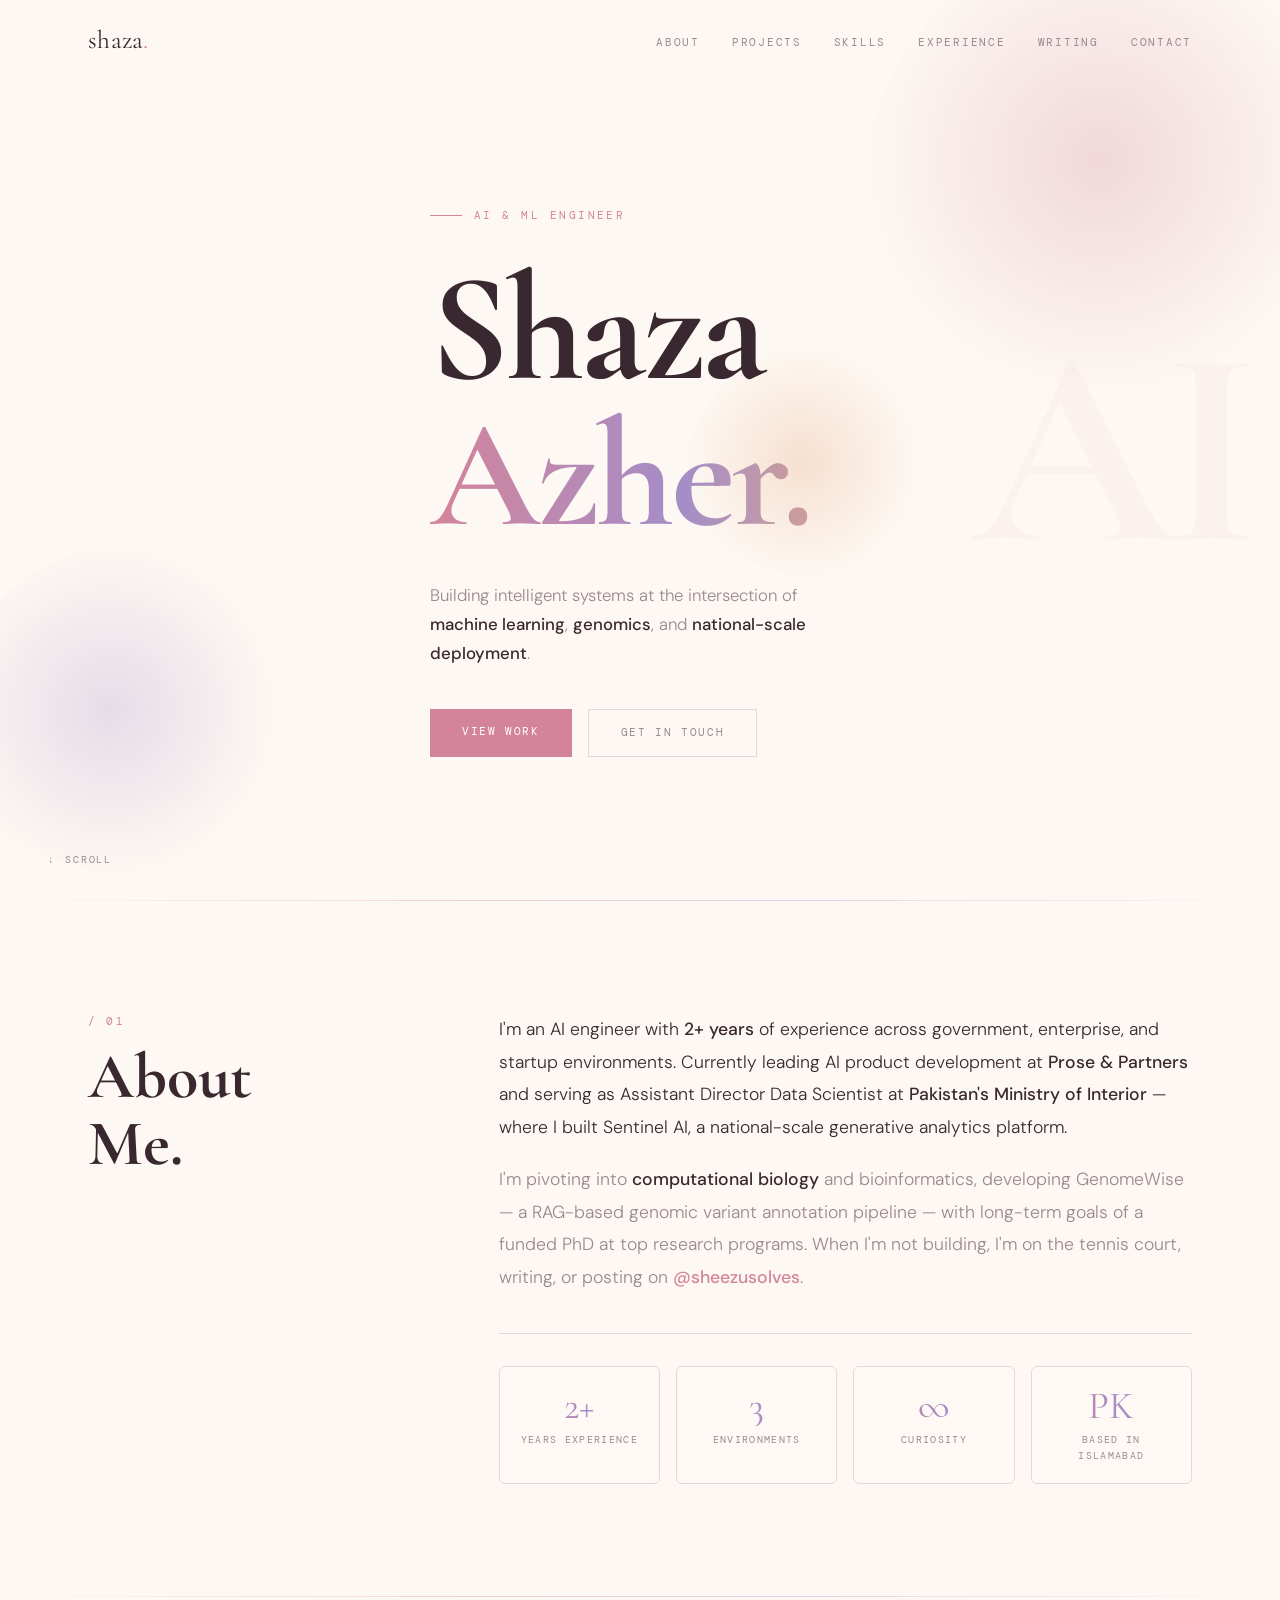
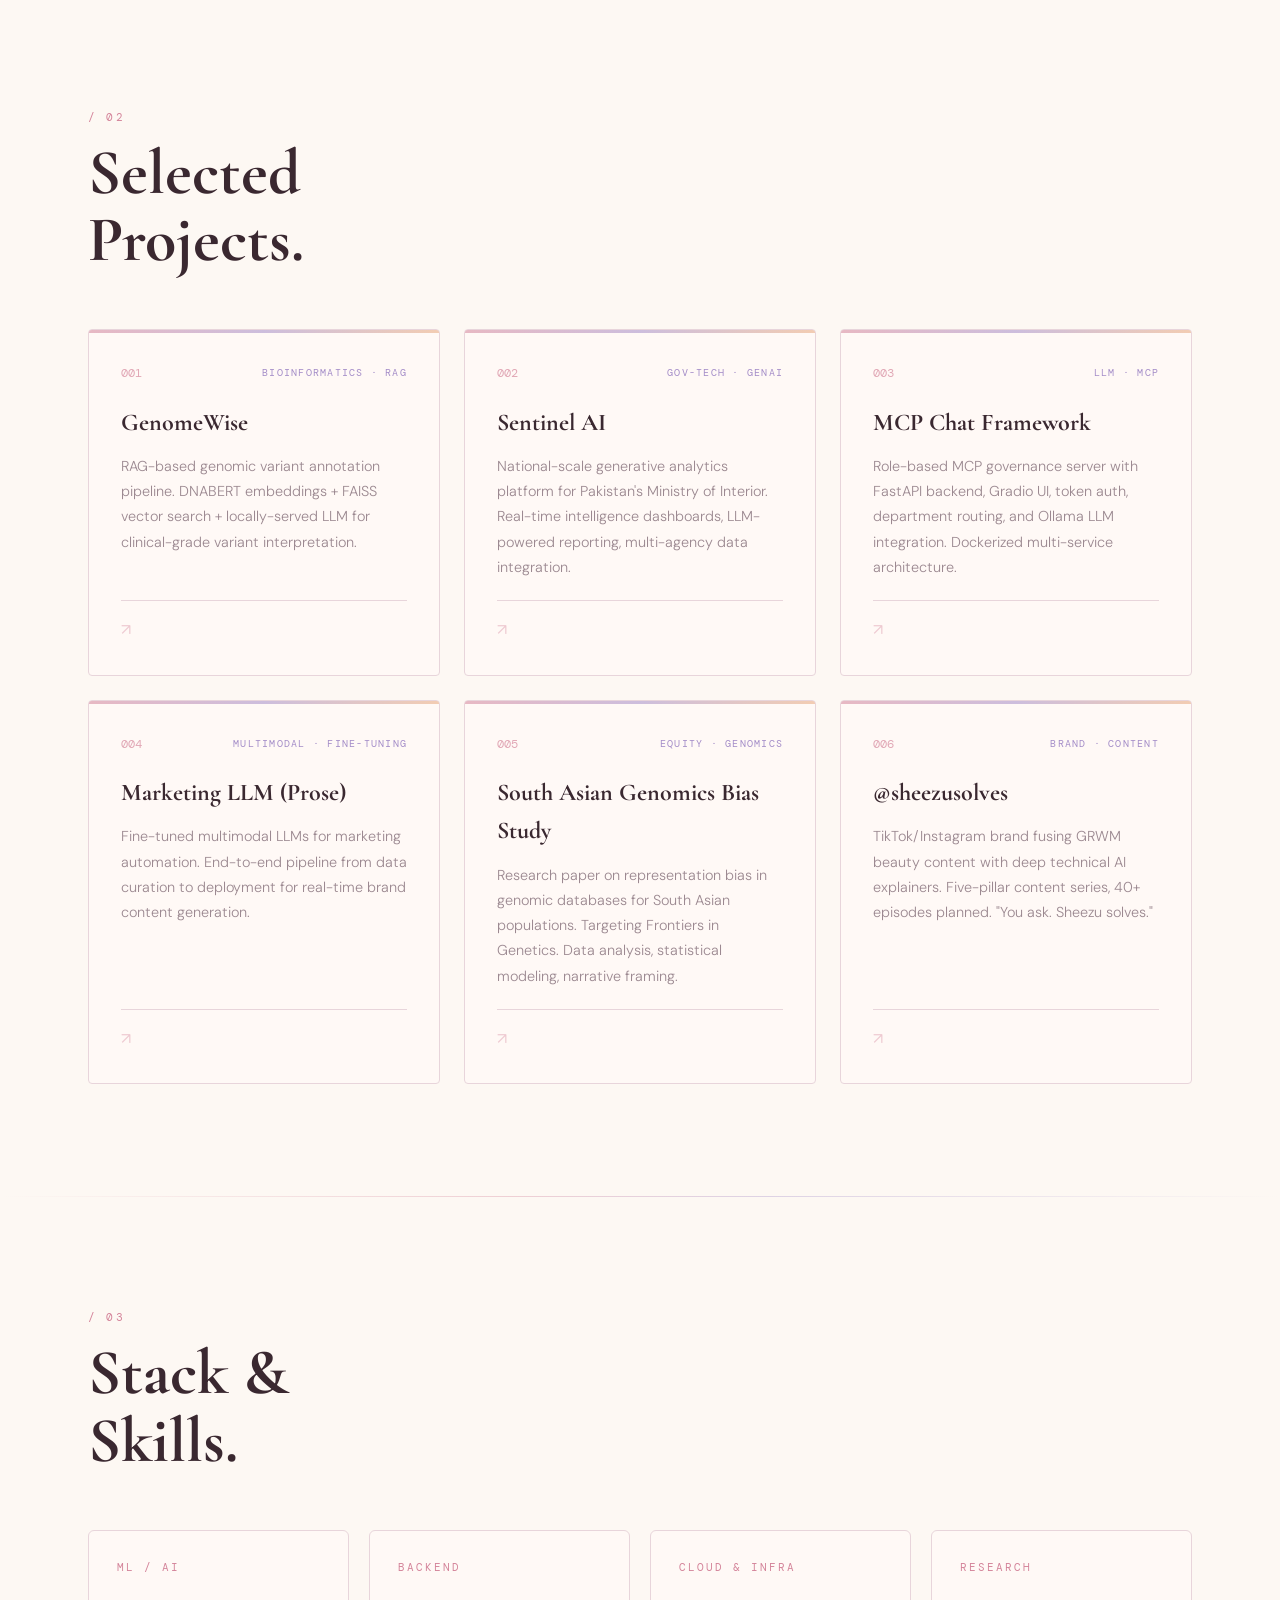
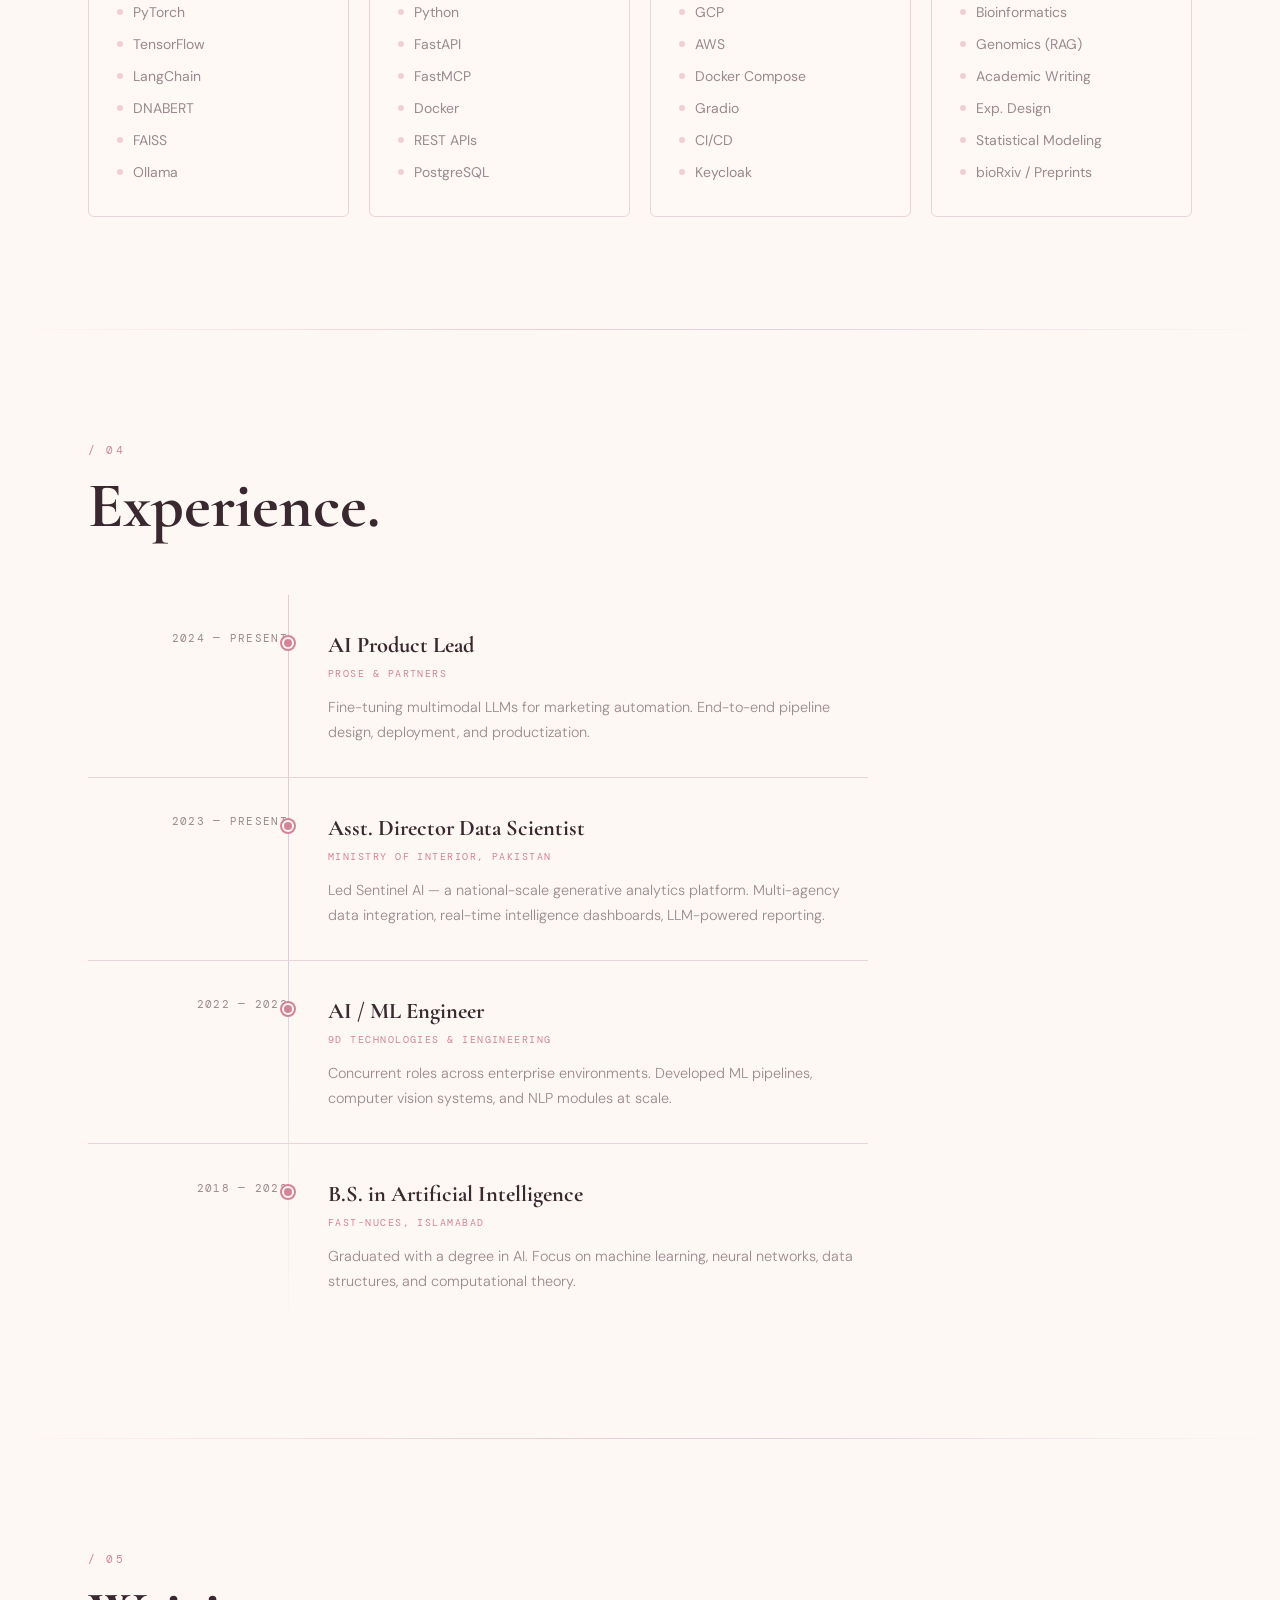
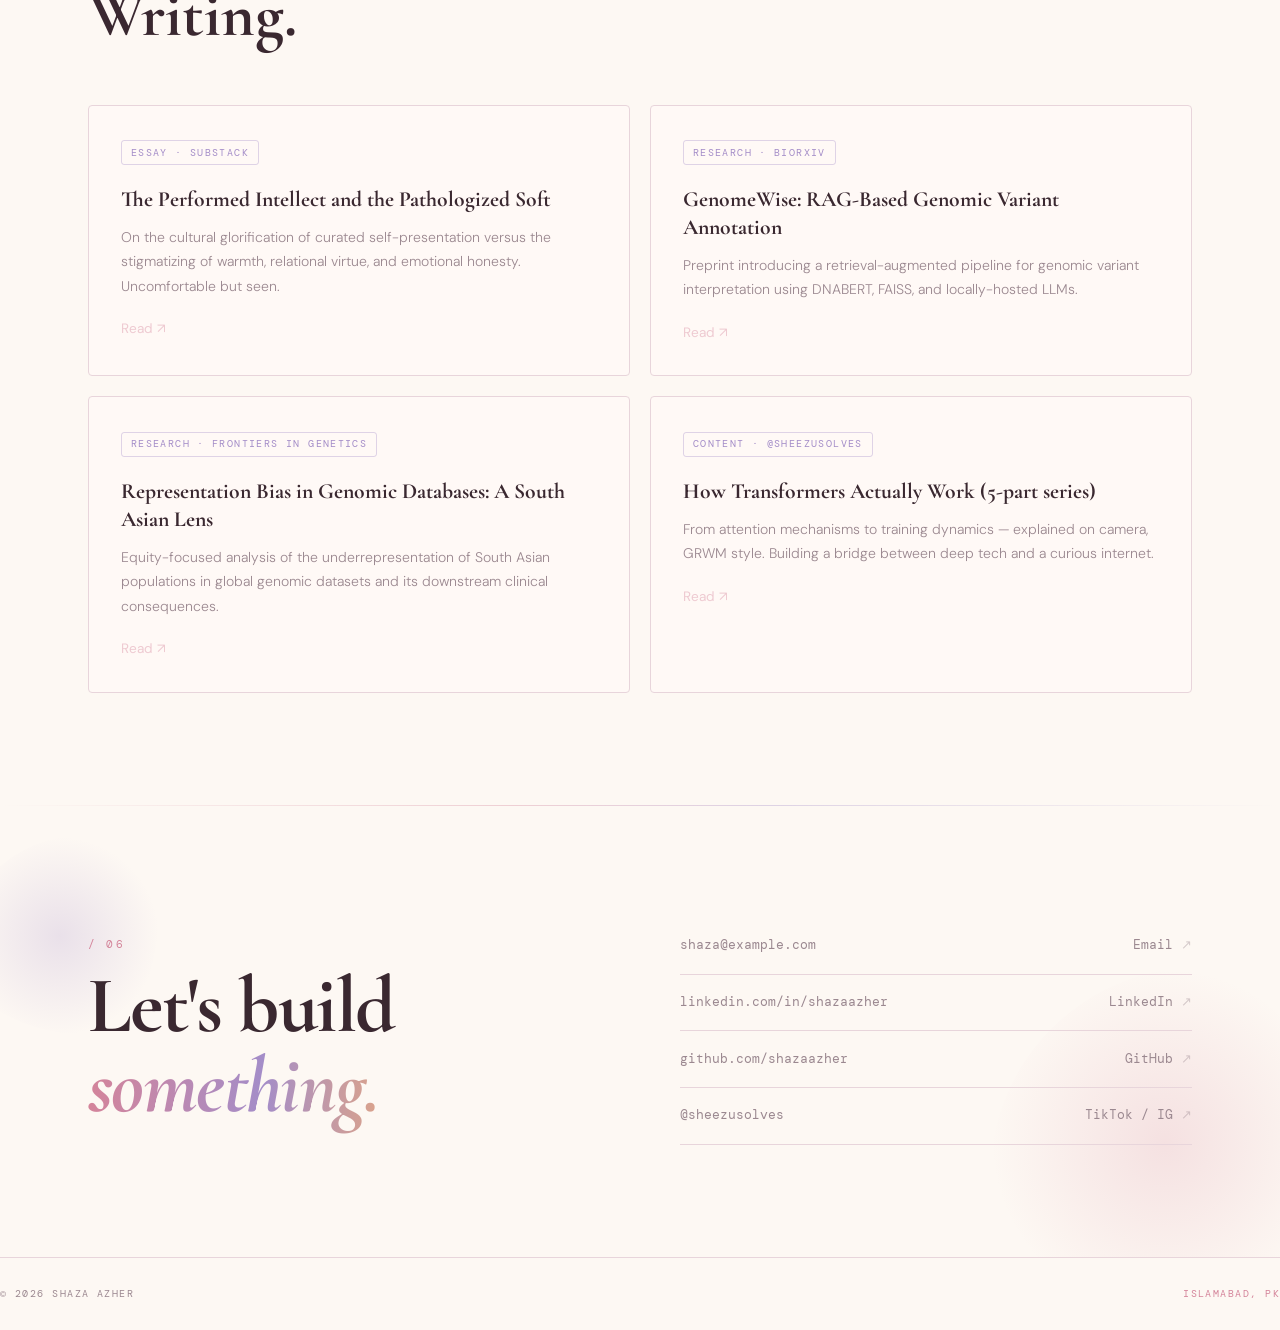
==== index.html @ ba079ab1 "First commit" ====
<!DOCTYPE html>
<html lang="en">
<head>
  <meta charset="UTF-8" />
  <meta name="viewport" content="width=device-width, initial-scale=1.0" />
  <title>Shaza Azher — AI &amp; ML Engineer</title>
  <meta name="description" content="Portfolio of Shaza Azher, AI & ML Engineer based in Islamabad, Pakistan." />
  <link rel="stylesheet" href="/style.css" />
</head>
<body>

<!-- ═══ NAVBAR ═══ -->
<nav>
  <div class="container nav-inner">
    <a href="#" class="nav-logo">shaza<span>.</span></a>
    <ul class="nav-links">
      <li><a href="#about">About</a></li>
      <li><a href="#projects">Projects</a></li>
      <li><a href="#skills">Skills</a></li>
      <li><a href="#experience">Experience</a></li>
      <li><a href="#writing">Writing</a></li>
      <li><a href="#contact">Contact</a></li>
    </ul>
    <div class="nav-toggle" id="nav-toggle" aria-label="Open menu">
      <span></span><span></span><span></span>
    </div>
  </div>
</nav>

<!-- Mobile menu -->
<div class="mobile-menu" id="mobile-menu">
  <a href="#about">About</a>
  <a href="#projects">Projects</a>
  <a href="#skills">Skills</a>
  <a href="#experience">Experience</a>
  <a href="#writing">Writing</a>
  <a href="#contact">Contact</a>
</div>

<!-- ═══ HERO ═══ -->
<section id="hero">
  <div class="blob hero-blob-1"></div>
  <div class="blob hero-blob-2"></div>
  <div class="blob hero-blob-3"></div>
  <div class="hero-ghost" aria-hidden="true">AI</div>

  <div class="container hero-content">
    <div class="hero-eyebrow">
      <span class="hero-eyebrow-text">AI &amp; ML Engineer</span>
    </div>

    <h1 class="hero-name">
      <span id="hero-line-1" class="line-1">Shaza</span>
      <span id="hero-line-2" class="line-2 shimmer">Azher.</span>
    </h1>

    <p class="hero-desc">
      Building intelligent systems at the intersection of
      <strong>machine learning</strong>, <strong>genomics</strong>,
      and <strong>national-scale deployment</strong>.
    </p>

    <div class="hero-ctas">
      <a href="#projects" class="btn-primary">View Work</a>
      <a href="#contact"  class="btn-outline">Get in Touch</a>
    </div>
  </div>

  <div class="scroll-hint">
    <span class="scroll-arrow">↓</span>
    Scroll
  </div>
</section>

<div class="divider"></div>

<!-- ═══ ABOUT ═══ -->
<section id="about">
  <div class="container">
    <div class="about-grid">
      <div class="reveal">
        <p class="section-label">/ 01</p>
        <h2 class="section-title">About<br/>Me.</h2>
      </div>
      <div>
        <div class="about-text reveal">
          <p>
            I'm an AI engineer with <span class="highlight">2+ years</span> of experience across
            government, enterprise, and startup environments. Currently leading AI product development
            at <span class="highlight">Prose &amp; Partners</span> and serving as Assistant Director
            Data Scientist at <span class="highlight">Pakistan's Ministry of Interior</span> — where
            I built Sentinel AI, a national-scale generative analytics platform.
          </p>
          <p>
            I'm pivoting into <span class="highlight">computational biology</span> and bioinformatics,
            developing GenomeWise — a RAG-based genomic variant annotation pipeline — with long-term
            goals of a funded PhD at top research programs. When I'm not building, I'm on the tennis
            court, writing, or posting on <span class="accent">@sheezusolves</span>.
          </p>
        </div>

        <div class="stats-grid">
          <div class="stat-card reveal reveal-delay-1">
            <div class="stat-value shimmer">2+</div>
            <div class="stat-label">Years Experience</div>
          </div>
          <div class="stat-card reveal reveal-delay-2">
            <div class="stat-value shimmer">3</div>
            <div class="stat-label">Environments</div>
          </div>
          <div class="stat-card reveal reveal-delay-3">
            <div class="stat-value shimmer">∞</div>
            <div class="stat-label">Curiosity</div>
          </div>
          <div class="stat-card reveal reveal-delay-4">
            <div class="stat-value shimmer">PK</div>
            <div class="stat-label">Based in Islamabad</div>
          </div>
        </div>
      </div>
    </div>
  </div>
</section>

<div class="divider"></div>

<!-- ═══ PROJECTS ═══ -->
<section id="projects">
  <div class="container">
    <div class="reveal">
      <p class="section-label">/ 02</p>
      <h2 class="section-title">Selected<br/>Projects.</h2>
    </div>

    <div class="projects-grid">
      <div class="project-card reveal">
        <div class="project-top-bar"></div>
        <div class="project-body">
          <div class="project-meta">
            <span class="project-id">001</span>
            <span class="project-tags">Bioinformatics · RAG</span>
          </div>
          <h3 class="project-title">GenomeWise</h3>
          <p class="project-desc">RAG-based genomic variant annotation pipeline. DNABERT embeddings + FAISS vector search + locally-served LLM for clinical-grade variant interpretation.</p>
          <div class="project-footer">↗</div>
        </div>
      </div>

      <div class="project-card reveal reveal-delay-1">
        <div class="project-top-bar"></div>
        <div class="project-body">
          <div class="project-meta">
            <span class="project-id">002</span>
            <span class="project-tags">Gov-Tech · GenAI</span>
          </div>
          <h3 class="project-title">Sentinel AI</h3>
          <p class="project-desc">National-scale generative analytics platform for Pakistan's Ministry of Interior. Real-time intelligence dashboards, LLM-powered reporting, multi-agency data integration.</p>
          <div class="project-footer">↗</div>
        </div>
      </div>

      <div class="project-card reveal reveal-delay-2">
        <div class="project-top-bar"></div>
        <div class="project-body">
          <div class="project-meta">
            <span class="project-id">003</span>
            <span class="project-tags">LLM · MCP</span>
          </div>
          <h3 class="project-title">MCP Chat Framework</h3>
          <p class="project-desc">Role-based MCP governance server with FastAPI backend, Gradio UI, token auth, department routing, and Ollama LLM integration. Dockerized multi-service architecture.</p>
          <div class="project-footer">↗</div>
        </div>
      </div>

      <div class="project-card reveal reveal-delay-1">
        <div class="project-top-bar"></div>
        <div class="project-body">
          <div class="project-meta">
            <span class="project-id">004</span>
            <span class="project-tags">Multimodal · Fine-tuning</span>
          </div>
          <h3 class="project-title">Marketing LLM (Prose)</h3>
          <p class="project-desc">Fine-tuned multimodal LLMs for marketing automation. End-to-end pipeline from data curation to deployment for real-time brand content generation.</p>
          <div class="project-footer">↗</div>
        </div>
      </div>

      <div class="project-card reveal reveal-delay-2">
        <div class="project-top-bar"></div>
        <div class="project-body">
          <div class="project-meta">
            <span class="project-id">005</span>
            <span class="project-tags">Equity · Genomics</span>
          </div>
          <h3 class="project-title">South Asian Genomics Bias Study</h3>
          <p class="project-desc">Research paper on representation bias in genomic databases for South Asian populations. Targeting Frontiers in Genetics. Data analysis, statistical modeling, narrative framing.</p>
          <div class="project-footer">↗</div>
        </div>
      </div>

      <div class="project-card reveal reveal-delay-3">
        <div class="project-top-bar"></div>
        <div class="project-body">
          <div class="project-meta">
            <span class="project-id">006</span>
            <span class="project-tags">Brand · Content</span>
          </div>
          <h3 class="project-title">@sheezusolves</h3>
          <p class="project-desc">TikTok/Instagram brand fusing GRWM beauty content with deep technical AI explainers. Five-pillar content series, 40+ episodes planned. "You ask. Sheezu solves."</p>
          <div class="project-footer">↗</div>
        </div>
      </div>
    </div>
  </div>
</section>

<div class="divider"></div>

<!-- ═══ SKILLS ═══ -->
<section id="skills">
  <div class="container">
    <div class="reveal">
      <p class="section-label">/ 03</p>
      <h2 class="section-title">Stack &amp;<br/>Skills.</h2>
    </div>

    <div class="skills-grid">
      <div class="skill-card reveal">
        <div class="skill-category">ML / AI</div>
        <ul class="skill-list">
          <li><span class="skill-dot"></span>PyTorch</li>
          <li><span class="skill-dot"></span>TensorFlow</li>
          <li><span class="skill-dot"></span>LangChain</li>
          <li><span class="skill-dot"></span>DNABERT</li>
          <li><span class="skill-dot"></span>FAISS</li>
          <li><span class="skill-dot"></span>Ollama</li>
        </ul>
      </div>
      <div class="skill-card reveal reveal-delay-1">
        <div class="skill-category">Backend</div>
        <ul class="skill-list">
          <li><span class="skill-dot"></span>Python</li>
          <li><span class="skill-dot"></span>FastAPI</li>
          <li><span class="skill-dot"></span>FastMCP</li>
          <li><span class="skill-dot"></span>Docker</li>
          <li><span class="skill-dot"></span>REST APIs</li>
          <li><span class="skill-dot"></span>PostgreSQL</li>
        </ul>
      </div>
      <div class="skill-card reveal reveal-delay-2">
        <div class="skill-category">Cloud &amp; Infra</div>
        <ul class="skill-list">
          <li><span class="skill-dot"></span>GCP</li>
          <li><span class="skill-dot"></span>AWS</li>
          <li><span class="skill-dot"></span>Docker Compose</li>
          <li><span class="skill-dot"></span>Gradio</li>
          <li><span class="skill-dot"></span>CI/CD</li>
          <li><span class="skill-dot"></span>Keycloak</li>
        </ul>
      </div>
      <div class="skill-card reveal reveal-delay-3">
        <div class="skill-category">Research</div>
        <ul class="skill-list">
          <li><span class="skill-dot"></span>Bioinformatics</li>
          <li><span class="skill-dot"></span>Genomics (RAG)</li>
          <li><span class="skill-dot"></span>Academic Writing</li>
          <li><span class="skill-dot"></span>Exp. Design</li>
          <li><span class="skill-dot"></span>Statistical Modeling</li>
          <li><span class="skill-dot"></span>bioRxiv / Preprints</li>
        </ul>
      </div>
    </div>
  </div>
</section>

<div class="divider"></div>

<!-- ═══ EXPERIENCE ═══ -->
<section id="experience">
  <div class="container">
    <div class="reveal">
      <p class="section-label">/ 04</p>
      <h2 class="section-title">Experience.</h2>
    </div>

    <div class="timeline">
      <div class="timeline-item reveal">
        <div class="timeline-period">2024 — Present</div>
        <div>
          <h3 class="timeline-role">AI Product Lead</h3>
          <div class="timeline-company">Prose &amp; Partners</div>
          <p class="timeline-desc">Fine-tuning multimodal LLMs for marketing automation. End-to-end pipeline design, deployment, and productization.</p>
        </div>
      </div>

      <div class="timeline-item reveal reveal-delay-1">
        <div class="timeline-period">2023 — Present</div>
        <div>
          <h3 class="timeline-role">Asst. Director Data Scientist</h3>
          <div class="timeline-company">Ministry of Interior, Pakistan</div>
          <p class="timeline-desc">Led Sentinel AI — a national-scale generative analytics platform. Multi-agency data integration, real-time intelligence dashboards, LLM-powered reporting.</p>
        </div>
      </div>

      <div class="timeline-item reveal reveal-delay-2">
        <div class="timeline-period">2022 — 2023</div>
        <div>
          <h3 class="timeline-role">AI / ML Engineer</h3>
          <div class="timeline-company">9D Technologies &amp; iENGINEERING</div>
          <p class="timeline-desc">Concurrent roles across enterprise environments. Developed ML pipelines, computer vision systems, and NLP modules at scale.</p>
        </div>
      </div>

      <div class="timeline-item reveal reveal-delay-3">
        <div class="timeline-period">2018 — 2022</div>
        <div>
          <h3 class="timeline-role">B.S. in Artificial Intelligence</h3>
          <div class="timeline-company">FAST-NUCES, Islamabad</div>
          <p class="timeline-desc">Graduated with a degree in AI. Focus on machine learning, neural networks, data structures, and computational theory.</p>
        </div>
      </div>
    </div>
  </div>
</section>

<div class="divider"></div>

<!-- ═══ WRITING ═══ -->
<section id="writing">
  <div class="container">
    <div class="reveal">
      <p class="section-label">/ 05</p>
      <h2 class="section-title">Writing.</h2>
    </div>

    <div class="writing-grid">
      <a href="/blog/performed-intellect.html" class="writing-card reveal">
        <div class="writing-type">Essay · Substack</div>
        <h3 class="writing-title">The Performed Intellect and the Pathologized Soft</h3>
        <p class="writing-desc">On the cultural glorification of curated self-presentation versus the stigmatizing of warmth, relational virtue, and emotional honesty. Uncomfortable but seen.</p>
        <div class="writing-read">Read ↗</div>
      </a>

      <a href="/blog/genomewise.html" class="writing-card reveal reveal-delay-1">
        <div class="writing-type">Research · bioRxiv</div>
        <h3 class="writing-title">GenomeWise: RAG-Based Genomic Variant Annotation</h3>
        <p class="writing-desc">Preprint introducing a retrieval-augmented pipeline for genomic variant interpretation using DNABERT, FAISS, and locally-hosted LLMs.</p>
        <div class="writing-read">Read ↗</div>
      </a>

      <a href="/blog/genomics-bias.html" class="writing-card reveal reveal-delay-2">
        <div class="writing-type">Research · Frontiers in Genetics</div>
        <h3 class="writing-title">Representation Bias in Genomic Databases: A South Asian Lens</h3>
        <p class="writing-desc">Equity-focused analysis of the underrepresentation of South Asian populations in global genomic datasets and its downstream clinical consequences.</p>
        <div class="writing-read">Read ↗</div>
      </a>

      <a href="/blog/transformers.html" class="writing-card reveal reveal-delay-3">
        <div class="writing-type">Content · @sheezusolves</div>
        <h3 class="writing-title">How Transformers Actually Work (5-part series)</h3>
        <p class="writing-desc">From attention mechanisms to training dynamics — explained on camera, GRWM style. Building a bridge between deep tech and a curious internet.</p>
        <div class="writing-read">Read ↗</div>
      </a>
    </div>
  </div>
</section>

<div class="divider"></div>

<!-- ═══ CONTACT ═══ -->
<section id="contact">
  <div class="blob contact-blob-1"></div>
  <div class="blob contact-blob-2"></div>

  <div class="container contact-grid">
    <div class="reveal">
      <p class="section-label">/ 06</p>
      <h2 class="contact-headline">Let's build<br/><em class="shimmer">something.</em></h2>
    </div>

    <div class="contact-links reveal">
      <a href="mailto:shaza@example.com" class="contact-link">
        <span>shaza@example.com</span>
        <span>Email <span class="contact-link-arrow">↗</span></span>
      </a>
      <a href="https://linkedin.com/in/shazaazher" target="_blank" rel="noreferrer" class="contact-link">
        <span>linkedin.com/in/shazaazher</span>
        <span>LinkedIn <span class="contact-link-arrow">↗</span></span>
      </a>
      <a href="https://github.com/shazaazher" target="_blank" rel="noreferrer" class="contact-link">
        <span>github.com/shazaazher</span>
        <span>GitHub <span class="contact-link-arrow">↗</span></span>
      </a>
      <a href="#" class="contact-link">
        <span>@sheezusolves</span>
        <span>TikTok / IG <span class="contact-link-arrow">↗</span></span>
      </a>
    </div>
  </div>
</section>

<!-- ═══ FOOTER ═══ -->
<footer>
  <div class="container" style="display:contents">
    <span>© 2026 Shaza Azher</span>
    <span class="footer-loc">Islamabad, PK</span>
  </div>
</footer>

<script src="/script.js"></script>
</body>
</html>
---- style.css ----
/* ── Google Fonts ── */
@import url('https://fonts.googleapis.com/css2?family=Cormorant+Garamond:ital,wght@0,300;0,400;0,500;0,600;0,700;1,300;1,400&family=DM+Sans:opsz,wght@9..40,300;9..40,400;9..40,500&family=DM+Mono:ital,wght@0,300;0,400;1,300&display=swap');

/* ── Reset & Base ── */
*, *::before, *::after { box-sizing: border-box; margin: 0; padding: 0; }

:root {
  --cream:    #fdf8f3;
  --rose:     #d4849a;
  --rose-lt:  #f3dce3;
  --lavender: #a48dc8;
  --lav-lt:   #e8e0f4;
  --peach:    #e8a87c;
  --peach-lt: #fae4d3;
  --fg:       #3a2830;
  --fg-muted: #9b8890;
  --border:   #e8d5db;
  --card:     #fff9f6;
  --font-serif: 'Cormorant Garamond', Georgia, serif;
  --font-sans:  'DM Sans', sans-serif;
  --font-mono:  'DM Mono', monospace;
}

html { scroll-behavior: smooth; }

body {
  font-family: var(--font-sans);
  background: var(--cream);
  color: var(--fg);
  line-height: 1.6;
  overflow-x: hidden;
}

a { color: inherit; text-decoration: none; }
img { max-width: 100%; display: block; }

/* ── Typography ── */
.serif  { font-family: var(--font-serif); }
.mono   { font-family: var(--font-mono); }

/* ── Shimmer gradient text ── */
.shimmer {
  background: linear-gradient(
    90deg,
    var(--rose) 0%, var(--lavender) 30%,
    var(--peach) 55%, var(--lavender) 75%,
    var(--rose) 100%
  );
  background-size: 200% auto;
  -webkit-background-clip: text;
  -webkit-text-fill-color: transparent;
  background-clip: text;
  animation: shimmer 4s linear infinite;
}
@keyframes shimmer {
  from { background-position: -200% center; }
  to   { background-position:  200% center; }
}

/* ── Floating blobs ── */
.blob {
  position: absolute;
  border-radius: 60% 40% 30% 70% / 60% 30% 70% 40%;
  pointer-events: none;
  animation: blob-morph 9s ease-in-out infinite;
}
@keyframes blob-morph {
  0%,100% { border-radius: 60% 40% 30% 70% / 60% 30% 70% 40%; }
  25%      { border-radius: 30% 60% 70% 40% / 50% 60% 30% 60%; }
  50%      { border-radius: 50% 60% 30% 60% / 40% 70% 50% 40%; }
  75%      { border-radius: 40% 60% 60% 40% / 60% 40% 60% 50%; }
}

/* ── Sparkle ── */
.sparkle {
  position: absolute;
  color: var(--rose);
  font-size: 0.8rem;
  pointer-events: none;
  opacity: 0;
  animation: sparkle-pop 3s ease-in-out infinite;
}
@keyframes sparkle-pop {
  0%,100% { opacity: 0; transform: scale(0.4) rotate(0deg); }
  50%      { opacity: 1; transform: scale(1.2) rotate(180deg); }
}

/* ── Fade-in scroll animation ── */
.reveal {
  opacity: 0;
  transform: translateY(28px);
  transition: opacity 0.65s ease, transform 0.65s cubic-bezier(0.22,1,0.36,1);
}
.reveal.visible {
  opacity: 1;
  transform: translateY(0);
}
.reveal-delay-1 { transition-delay: 0.10s; }
.reveal-delay-2 { transition-delay: 0.20s; }
.reveal-delay-3 { transition-delay: 0.30s; }
.reveal-delay-4 { transition-delay: 0.40s; }

/* ── Layout helpers ── */
.container {
  max-width: 1200px;
  margin: 0 auto;
  padding: 0 2rem;
}
@media (min-width: 768px) { .container { padding: 0 3rem; } }

.section-label {
  font-family: var(--font-mono);
  font-size: 0.7rem;
  letter-spacing: 0.2em;
  text-transform: uppercase;
  color: var(--rose);
  margin-bottom: 0.75rem;
}
.section-title {
  font-family: var(--font-serif);
  font-size: clamp(2.5rem, 5vw, 4rem);
  line-height: 1.05;
  margin-bottom: 3.5rem;
}
.divider {
  height: 1px;
  background: linear-gradient(90deg, transparent, var(--rose) 40%, var(--lavender) 60%, transparent);
  opacity: 0.35;
  margin: 0;
}

/* ═══════════════════════════════
   NAVBAR
═══════════════════════════════ */
nav {
  position: fixed;
  top: 0;
  width: 100%;
  z-index: 100;
  padding: 1.25rem 0;
  transition: background 0.35s, box-shadow 0.35s, padding 0.35s;
}
nav.scrolled {
  background: rgba(253, 248, 243, 0.85);
  backdrop-filter: blur(18px);
  box-shadow: 0 1px 0 var(--border);
  padding: 0.8rem 0;
}
.nav-inner {
  display: flex;
  justify-content: space-between;
  align-items: center;
}
.nav-logo {
  font-family: var(--font-serif);
  font-size: 1.6rem;
  letter-spacing: 0.01em;
  color: var(--fg);
}
.nav-logo span { color: var(--rose); }

.nav-links {
  display: flex;
  gap: 2rem;
  list-style: none;
}
.nav-links a {
  font-family: var(--font-mono);
  font-size: 0.68rem;
  letter-spacing: 0.16em;
  text-transform: uppercase;
  color: var(--fg-muted);
  transition: color 0.25s;
}
.nav-links a:hover { color: var(--rose); }

/* Hamburger (mobile) */
.nav-toggle { display: none; flex-direction: column; gap: 5px; cursor: pointer; }
.nav-toggle span { display: block; width: 22px; height: 1.5px; background: var(--fg); transition: 0.3s; }

.mobile-menu {
  display: none;
  position: fixed;
  inset: 0;
  background: var(--cream);
  z-index: 99;
  flex-direction: column;
  align-items: center;
  justify-content: center;
  gap: 2.5rem;
}
.mobile-menu.open { display: flex; }
.mobile-menu a {
  font-family: var(--font-serif);
  font-size: 2.5rem;
  color: var(--fg);
  letter-spacing: 0.02em;
  transition: color 0.25s;
}
.mobile-menu a:hover { color: var(--rose); }

@media (max-width: 768px) {
  .nav-links  { display: none; }
  .nav-toggle { display: flex; }
}

/* ═══════════════════════════════
   HERO
═══════════════════════════════ */
#hero {
  min-height: 100dvh;
  position: relative;
  display: flex;
  align-items: center;
  overflow: hidden;
  padding: 7rem 0 3rem;
}

.hero-blob-1 {
  width: 480px; height: 480px;
  background: radial-gradient(circle, rgba(212,132,154,.28) 0%, transparent 70%);
  top: -80px; right: -60px;
  animation-duration: 10s;
}
.hero-blob-2 {
  width: 340px; height: 340px;
  background: radial-gradient(circle, rgba(164,141,200,.26) 0%, transparent 70%);
  bottom: 20px; left: -60px;
  animation-duration: 13s;
  animation-delay: 2s;
}
.hero-blob-3 {
  width: 240px; height: 240px;
  background: radial-gradient(circle, rgba(232,168,124,.30) 0%, transparent 70%);
  top: 38%; right: 28%;
  animation-duration: 11s;
  animation-delay: 4s;
}

.hero-ghost {
  position: absolute;
  right: 2rem;
  top: 50%;
  transform: translateY(-50%);
  font-family: var(--font-serif);
  font-size: 22vw;
  font-weight: 700;
  color: rgba(212,132,154,.06);
  line-height: 1;
  letter-spacing: -0.04em;
  user-select: none;
  pointer-events: none;
}

.hero-content { position: relative; z-index: 2; }

.hero-eyebrow {
  display: flex;
  align-items: center;
  gap: 0.75rem;
  margin-bottom: 2rem;
  opacity: 0;
  animation: fade-up 0.6s ease forwards 0.2s;
}
.hero-eyebrow::before {
  content: '';
  display: block;
  width: 2rem;
  height: 1px;
  background: var(--rose);
}
.hero-eyebrow-text {
  font-family: var(--font-mono);
  font-size: 0.7rem;
  letter-spacing: 0.22em;
  text-transform: uppercase;
  color: var(--rose);
}

.hero-name {
  font-family: var(--font-serif);
  font-size: clamp(4.5rem, 12vw, 10rem);
  line-height: 0.95;
  letter-spacing: -0.02em;
  margin-bottom: 2rem;
}
.hero-name .line-1 { display: block; color: var(--fg); }
.hero-name .line-2 { display: block; }

/* letter animation */
.letter {
  display: inline-block;
  opacity: 0;
  transform: translateY(40px);
  animation: letter-in 0.5s cubic-bezier(0.22,1,0.36,1) forwards;
}
@keyframes letter-in {
  to { opacity: 1; transform: translateY(0); }
}

.hero-desc {
  max-width: 420px;
  font-weight: 300;
  font-size: 1.05rem;
  line-height: 1.75;
  color: var(--fg-muted);
  margin-bottom: 2.5rem;
  opacity: 0;
  animation: fade-up 0.7s ease forwards 1s;
}
.hero-desc strong { color: var(--fg); font-weight: 500; }

.hero-ctas {
  display: flex;
  flex-wrap: wrap;
  gap: 1rem;
  opacity: 0;
  animation: fade-up 0.7s ease forwards 1.2s;
}
.btn-primary {
  padding: 0.9rem 2rem;
  background: var(--rose);
  color: #fff;
  font-family: var(--font-mono);
  font-size: 0.68rem;
  letter-spacing: 0.15em;
  text-transform: uppercase;
  border: none;
  cursor: pointer;
  transition: transform 0.25s, box-shadow 0.25s;
}
.btn-primary:hover {
  transform: translateY(-2px);
  box-shadow: 0 8px 28px rgba(212,132,154,.40);
}
.btn-outline {
  padding: 0.9rem 2rem;
  background: transparent;
  color: var(--fg-muted);
  font-family: var(--font-mono);
  font-size: 0.68rem;
  letter-spacing: 0.15em;
  text-transform: uppercase;
  border: 1px solid var(--border);
  cursor: pointer;
  transition: border-color 0.25s, color 0.25s, transform 0.25s;
}
.btn-outline:hover {
  border-color: var(--rose);
  color: var(--rose);
  transform: translateY(-2px);
}

.scroll-hint {
  position: absolute;
  bottom: 2rem;
  left: 3rem;
  display: flex;
  align-items: center;
  gap: 0.6rem;
  font-family: var(--font-mono);
  font-size: 0.62rem;
  letter-spacing: 0.18em;
  text-transform: uppercase;
  color: var(--fg-muted);
  opacity: 0;
  animation: fade-up 0.8s ease forwards 1.6s;
}
.scroll-arrow { animation: bounce-y 2s ease-in-out infinite; }
@keyframes bounce-y {
  0%,100% { transform: translateY(0); }
  50%      { transform: translateY(6px); }
}

@keyframes fade-up {
  from { opacity: 0; transform: translateY(18px); }
  to   { opacity: 1; transform: translateY(0); }
}

/* ═══════════════════════════════
   ABOUT
═══════════════════════════════ */
#about { padding: 7rem 0; }
.about-grid {
  display: grid;
  grid-template-columns: 1fr;
  gap: 3rem;
}
@media (min-width: 768px) {
  .about-grid { grid-template-columns: 1fr 2fr; gap: 4rem; }
}
.about-text { font-size: 1.1rem; font-weight: 300; line-height: 1.85; }
.about-text p + p { margin-top: 1.25rem; color: var(--fg-muted); }
.about-text .highlight { color: var(--fg); font-weight: 500; }
.about-text .accent { color: var(--rose); font-weight: 500; }

.stats-grid {
  display: grid;
  grid-template-columns: repeat(2,1fr);
  gap: 1rem;
  margin-top: 2.5rem;
  padding-top: 2rem;
  border-top: 1px solid var(--border);
}
@media (min-width: 500px) { .stats-grid { grid-template-columns: repeat(4,1fr); } }
.stat-card {
  padding: 1.25rem;
  border: 1px solid var(--border);
  border-radius: 6px;
  background: var(--card);
  text-align: center;
  transition: border-color 0.3s, transform 0.3s;
}
.stat-card:hover { border-color: var(--rose); transform: translateY(-3px); }
.stat-value {
  font-family: var(--font-serif);
  font-size: 2.4rem;
  line-height: 1;
  margin-bottom: 0.4rem;
}
.stat-label {
  font-family: var(--font-mono);
  font-size: 0.6rem;
  letter-spacing: 0.14em;
  text-transform: uppercase;
  color: var(--fg-muted);
}

/* ═══════════════════════════════
   PROJECTS
═══════════════════════════════ */
#projects { padding: 7rem 0; }
.projects-grid {
  display: grid;
  grid-template-columns: 1fr;
  gap: 1.5rem;
}
@media (min-width: 640px)  { .projects-grid { grid-template-columns: repeat(2,1fr); } }
@media (min-width: 1024px) { .projects-grid { grid-template-columns: repeat(3,1fr); } }

.project-card {
  background: var(--card);
  border: 1px solid var(--border);
  border-radius: 4px;
  overflow: hidden;
  display: flex;
  flex-direction: column;
  transition: border-color 0.35s, transform 0.35s, box-shadow 0.35s;
}
.project-card:hover {
  border-color: var(--rose);
  transform: translateY(-6px);
  box-shadow: 0 16px 40px rgba(212,132,154,.16);
}
.project-top-bar {
  height: 3px;
  background: linear-gradient(90deg, var(--rose), var(--lavender), var(--peach));
  opacity: 0.55;
  transition: opacity 0.35s;
}
.project-card:hover .project-top-bar { opacity: 1; }

.project-body { padding: 2rem; flex: 1; display: flex; flex-direction: column; }
.project-meta {
  display: flex;
  justify-content: space-between;
  align-items: flex-start;
  margin-bottom: 1.25rem;
}
.project-id {
  font-family: var(--font-mono);
  font-size: 0.72rem;
  color: rgba(212,132,154,.7);
}
.project-tags {
  font-family: var(--font-mono);
  font-size: 0.65rem;
  letter-spacing: 0.12em;
  text-transform: uppercase;
  color: var(--lavender);
}
.project-title {
  font-family: var(--font-serif);
  font-size: 1.5rem;
  margin-bottom: 0.75rem;
  transition: color 0.25s;
}
.project-card:hover .project-title { color: var(--rose); }
.project-desc {
  font-weight: 300;
  font-size: 0.9rem;
  line-height: 1.75;
  color: var(--fg-muted);
  flex: 1;
}
.project-footer {
  padding-top: 1rem;
  margin-top: 1.25rem;
  border-top: 1px solid var(--border);
  font-size: 1rem;
  color: rgba(212,132,154,.4);
  transition: color 0.25s;
}
.project-card:hover .project-footer { color: var(--rose); }

/* ═══════════════════════════════
   SKILLS
═══════════════════════════════ */
#skills { padding: 7rem 0; }
.skills-grid {
  display: grid;
  grid-template-columns: repeat(2,1fr);
  gap: 1.25rem;
}
@media (min-width: 768px)  { .skills-grid { grid-template-columns: repeat(4,1fr); } }
.skill-card {
  background: var(--card);
  border: 1px solid var(--border);
  border-radius: 6px;
  padding: 1.75rem;
  transition: border-color 0.3s, transform 0.3s, box-shadow 0.3s;
}
.skill-card:hover {
  border-color: var(--rose);
  transform: translateY(-4px);
  box-shadow: 0 12px 30px rgba(212,132,154,.12);
}
.skill-category {
  font-family: var(--font-mono);
  font-size: 0.68rem;
  letter-spacing: 0.18em;
  text-transform: uppercase;
  color: var(--rose);
  margin-bottom: 1.25rem;
}
.skill-list { list-style: none; }
.skill-list li {
  display: flex;
  align-items: center;
  gap: 0.6rem;
  font-size: 0.875rem;
  color: var(--fg-muted);
  padding: 0.3rem 0;
}
.skill-dot {
  width: 6px; height: 6px;
  border-radius: 50%;
  background: rgba(212,132,154,.35);
  flex-shrink: 0;
}

/* ═══════════════════════════════
   EXPERIENCE
═══════════════════════════════ */
#experience { padding: 7rem 0; }
.timeline { position: relative; max-width: 780px; }
.timeline::before {
  content: '';
  position: absolute;
  left: 0;
  top: 0; bottom: 0;
  width: 1px;
  background: linear-gradient(to bottom, var(--rose), var(--lavender), transparent);
  opacity: 0.4;
}
@media (min-width: 768px) {
  .timeline::before { left: 200px; }
}
.timeline-item {
  display: grid;
  grid-template-columns: 1fr;
  gap: 0.5rem;
  padding: 2rem 0 2rem 1.75rem;
  border-bottom: 1px solid var(--border);
  position: relative;
}
.timeline-item:last-child { border-bottom: none; }
@media (min-width: 768px) {
  .timeline-item {
    grid-template-columns: 200px 1fr;
    gap: 2.5rem;
    padding-left: 0;
  }
  .timeline-item::before { left: 194px; }
}
.timeline-item::before {
  content: '';
  position: absolute;
  left: -6px;
  top: 2.6rem;
  width: 12px; height: 12px;
  border-radius: 50%;
  background: var(--rose);
  border: 2px solid var(--cream);
  box-shadow: 0 0 0 2px var(--rose);
}
@media (min-width: 768px) {
  .timeline-item::before { left: 194px; }
}
.timeline-period {
  font-family: var(--font-mono);
  font-size: 0.68rem;
  text-transform: uppercase;
  letter-spacing: 0.12em;
  color: var(--fg-muted);
  padding-top: 0.2rem;
}
@media (min-width: 768px) { .timeline-period { text-align: right; } }
.timeline-role {
  font-family: var(--font-serif);
  font-size: 1.4rem;
  margin-bottom: 0.2rem;
}
.timeline-company {
  font-family: var(--font-mono);
  font-size: 0.65rem;
  text-transform: uppercase;
  letter-spacing: 0.14em;
  color: var(--rose);
  margin-bottom: 0.75rem;
}
.timeline-desc {
  font-weight: 300;
  font-size: 0.9rem;
  line-height: 1.75;
  color: var(--fg-muted);
}

/* ═══════════════════════════════
   WRITING
═══════════════════════════════ */
#writing { padding: 7rem 0; }
.writing-grid {
  display: grid;
  grid-template-columns: 1fr;
  gap: 1.25rem;
}
@media (min-width: 768px) { .writing-grid { grid-template-columns: repeat(2,1fr); } }
.writing-card {
  display: block;
  padding: 2rem;
  background: var(--card);
  border: 1px solid var(--border);
  border-radius: 4px;
  transition: border-color 0.35s, transform 0.35s, box-shadow 0.35s;
}
.writing-card:hover {
  border-color: var(--rose);
  transform: translateY(-4px);
  box-shadow: 0 12px 32px rgba(212,132,154,.14);
}
.writing-type {
  display: inline-block;
  font-family: var(--font-mono);
  font-size: 0.62rem;
  letter-spacing: 0.14em;
  text-transform: uppercase;
  color: var(--lavender);
  border: 1px solid rgba(164,141,200,.35);
  padding: 0.2rem 0.55rem;
  border-radius: 3px;
  margin-bottom: 1.25rem;
}
.writing-title {
  font-family: var(--font-serif);
  font-size: 1.35rem;
  line-height: 1.3;
  margin-bottom: 0.75rem;
  transition: color 0.25s;
}
.writing-card:hover .writing-title { color: var(--rose); }
.writing-desc {
  font-size: 0.875rem;
  font-weight: 300;
  line-height: 1.75;
  color: var(--fg-muted);
}
.writing-read {
  margin-top: 1.25rem;
  font-size: 0.85rem;
  color: rgba(212,132,154,.4);
  transition: color 0.25s;
}
.writing-card:hover .writing-read { color: var(--rose); }

/* ═══════════════════════════════
   CONTACT
═══════════════════════════════ */
#contact { padding: 7rem 0; position: relative; overflow: hidden; }
.contact-blob-1 {
  width: 350px; height: 350px;
  background: radial-gradient(circle, rgba(212,132,154,.2) 0%, transparent 70%);
  bottom: -60px; right: -60px;
  animation-duration: 11s;
}
.contact-blob-2 {
  width: 200px; height: 200px;
  background: radial-gradient(circle, rgba(164,141,200,.22) 0%, transparent 70%);
  top: 30px; left: -40px;
  animation-duration: 9s;
  animation-delay: 1s;
}
.contact-grid {
  display: grid;
  grid-template-columns: 1fr;
  gap: 3rem;
  position: relative;
  z-index: 2;
}
@media (min-width: 768px) { .contact-grid { grid-template-columns: 1fr 1fr; gap: 5rem; align-items: center; } }
.contact-headline {
  font-family: var(--font-serif);
  font-size: clamp(3rem, 7vw, 5rem);
  line-height: 1;
  letter-spacing: -0.02em;
}
.contact-links { display: flex; flex-direction: column; }
.contact-link {
  display: flex;
  justify-content: space-between;
  align-items: center;
  padding: 1.1rem 0;
  border-bottom: 1px solid var(--border);
  font-family: var(--font-mono);
  font-size: 0.8rem;
  color: var(--fg-muted);
  transition: color 0.25s, transform 0.25s;
}
.contact-link:hover { color: var(--rose); transform: translateX(6px); }
.contact-link-type {
  font-size: 0.6rem;
  text-transform: uppercase;
  letter-spacing: 0.14em;
  color: var(--fg-muted);
  transition: color 0.25s;
}
.contact-link:hover .contact-link-type { color: var(--rose); }
.contact-link-arrow { opacity: 0.4; transition: opacity 0.25s; }
.contact-link:hover .contact-link-arrow { opacity: 1; }

/* ═══════════════════════════════
   FOOTER
═══════════════════════════════ */
footer {
  padding: 1.75rem 0;
  border-top: 1px solid var(--border);
  display: flex;
  flex-direction: column;
  align-items: center;
  gap: 0.5rem;
  text-align: center;
  font-family: var(--font-mono);
  font-size: 0.65rem;
  letter-spacing: 0.14em;
  text-transform: uppercase;
  color: var(--fg-muted);
}
@media (min-width: 640px) {
  footer { flex-direction: row; justify-content: space-between; text-align: left; }
}
.footer-loc { color: var(--rose); }

/* ═══════════════════════════════
   MOBILE tweaks
═══════════════════════════════ */
@media (max-width: 480px) {
  .hero-name { font-size: clamp(4rem, 18vw, 6rem); }
  .btn-primary, .btn-outline { width: 100%; text-align: center; }
  .hero-ctas { flex-direction: column; }
}
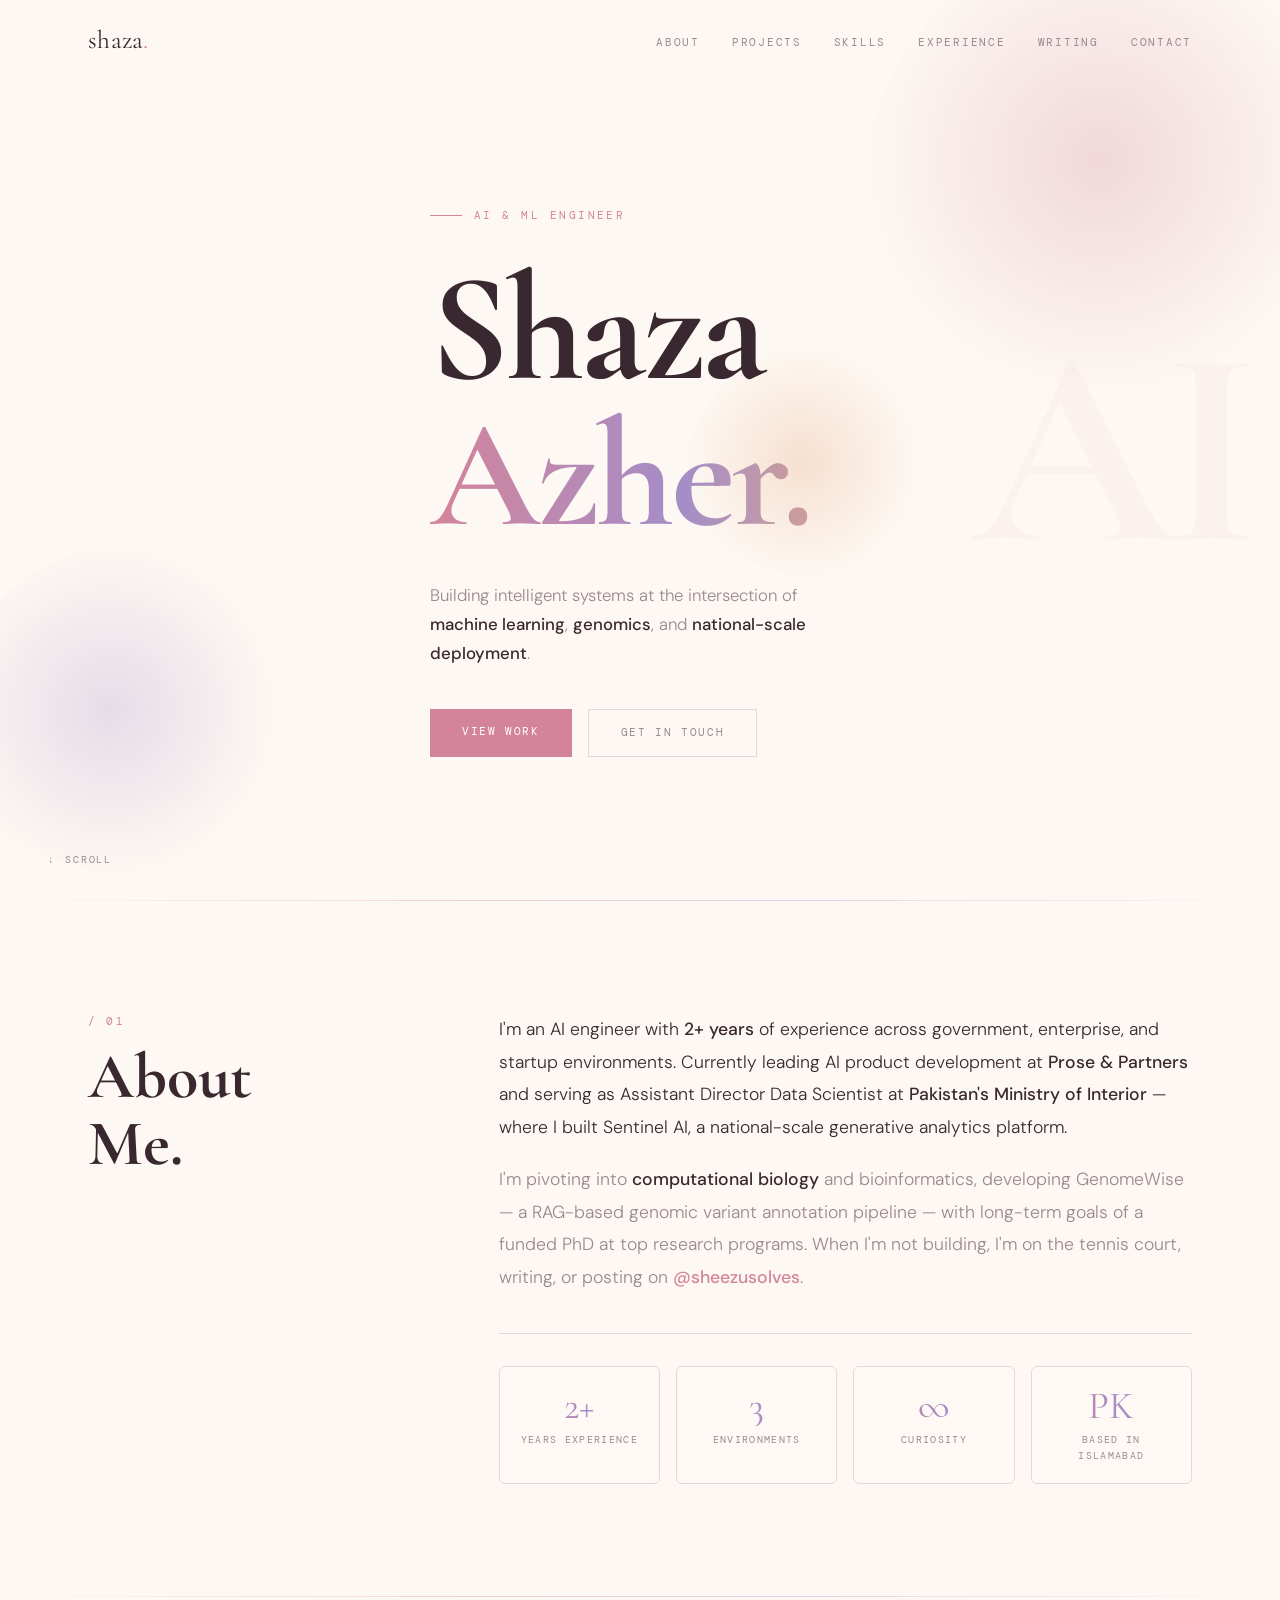
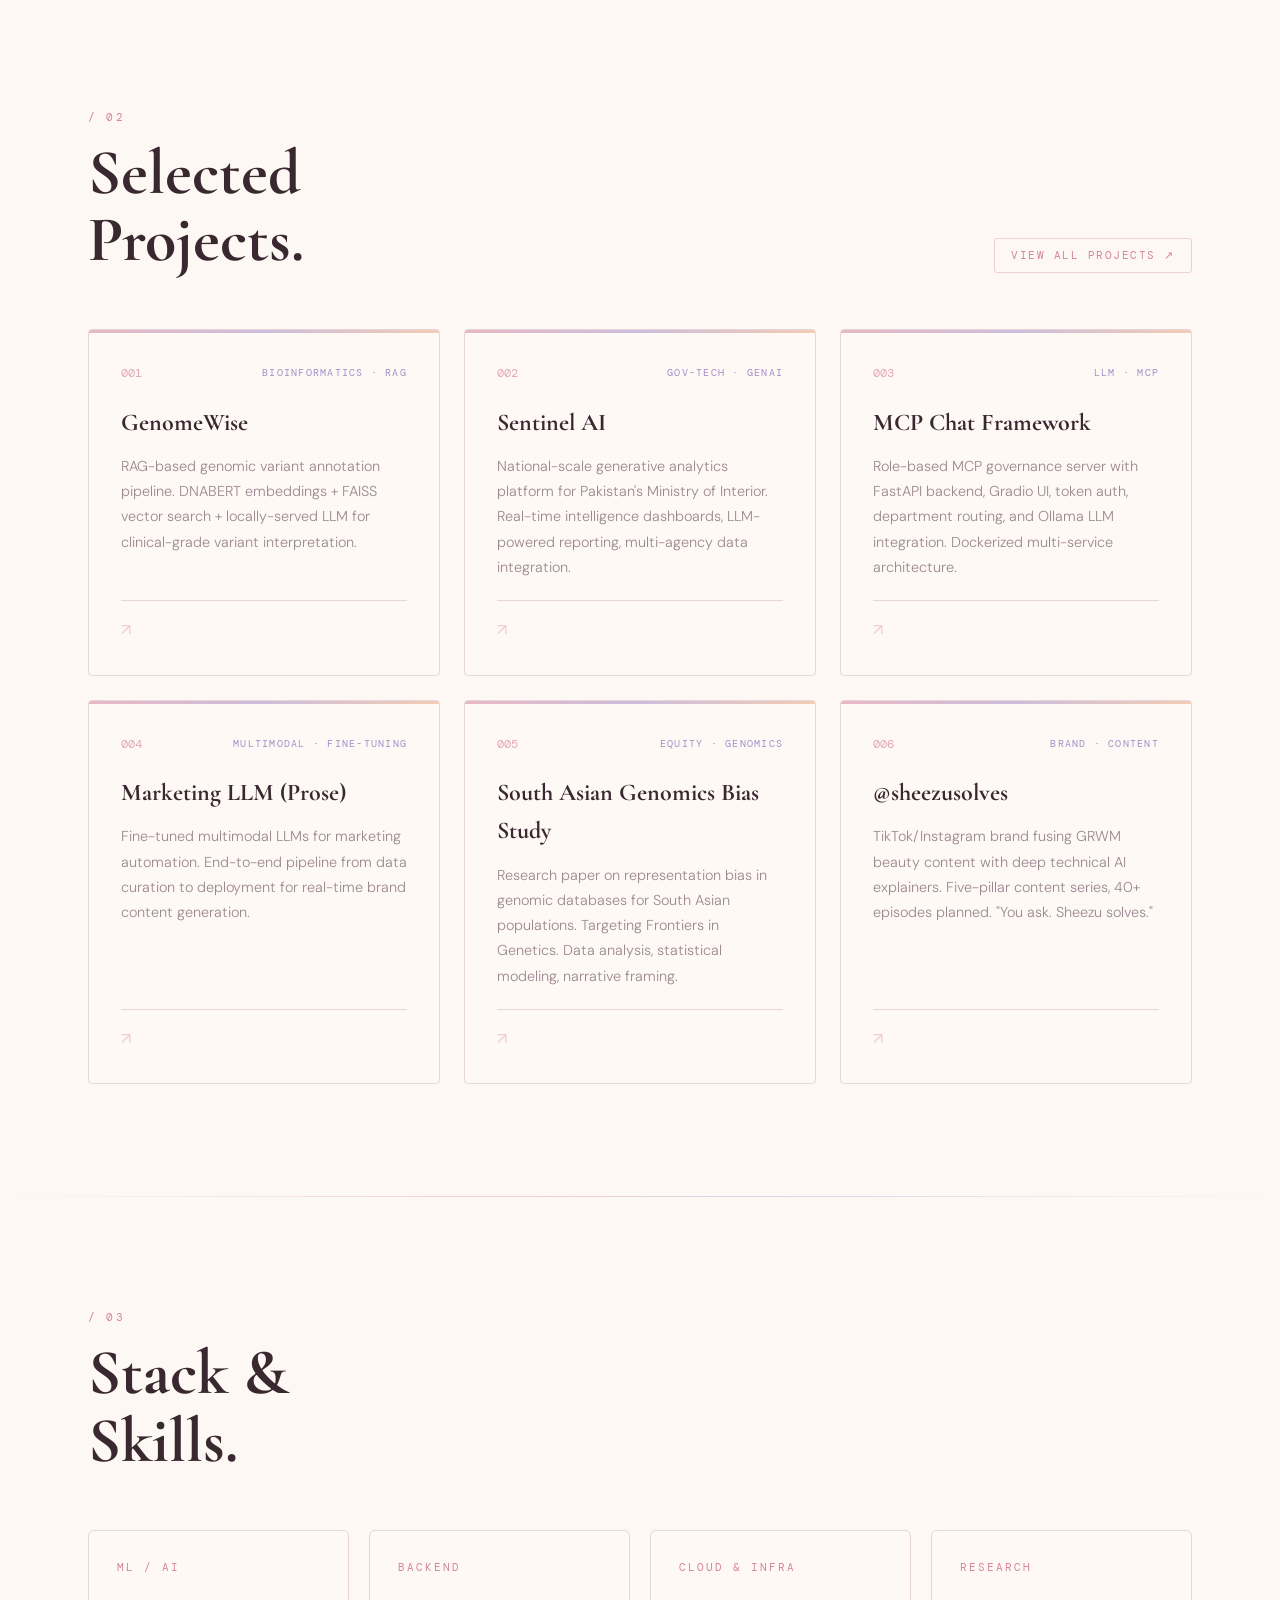
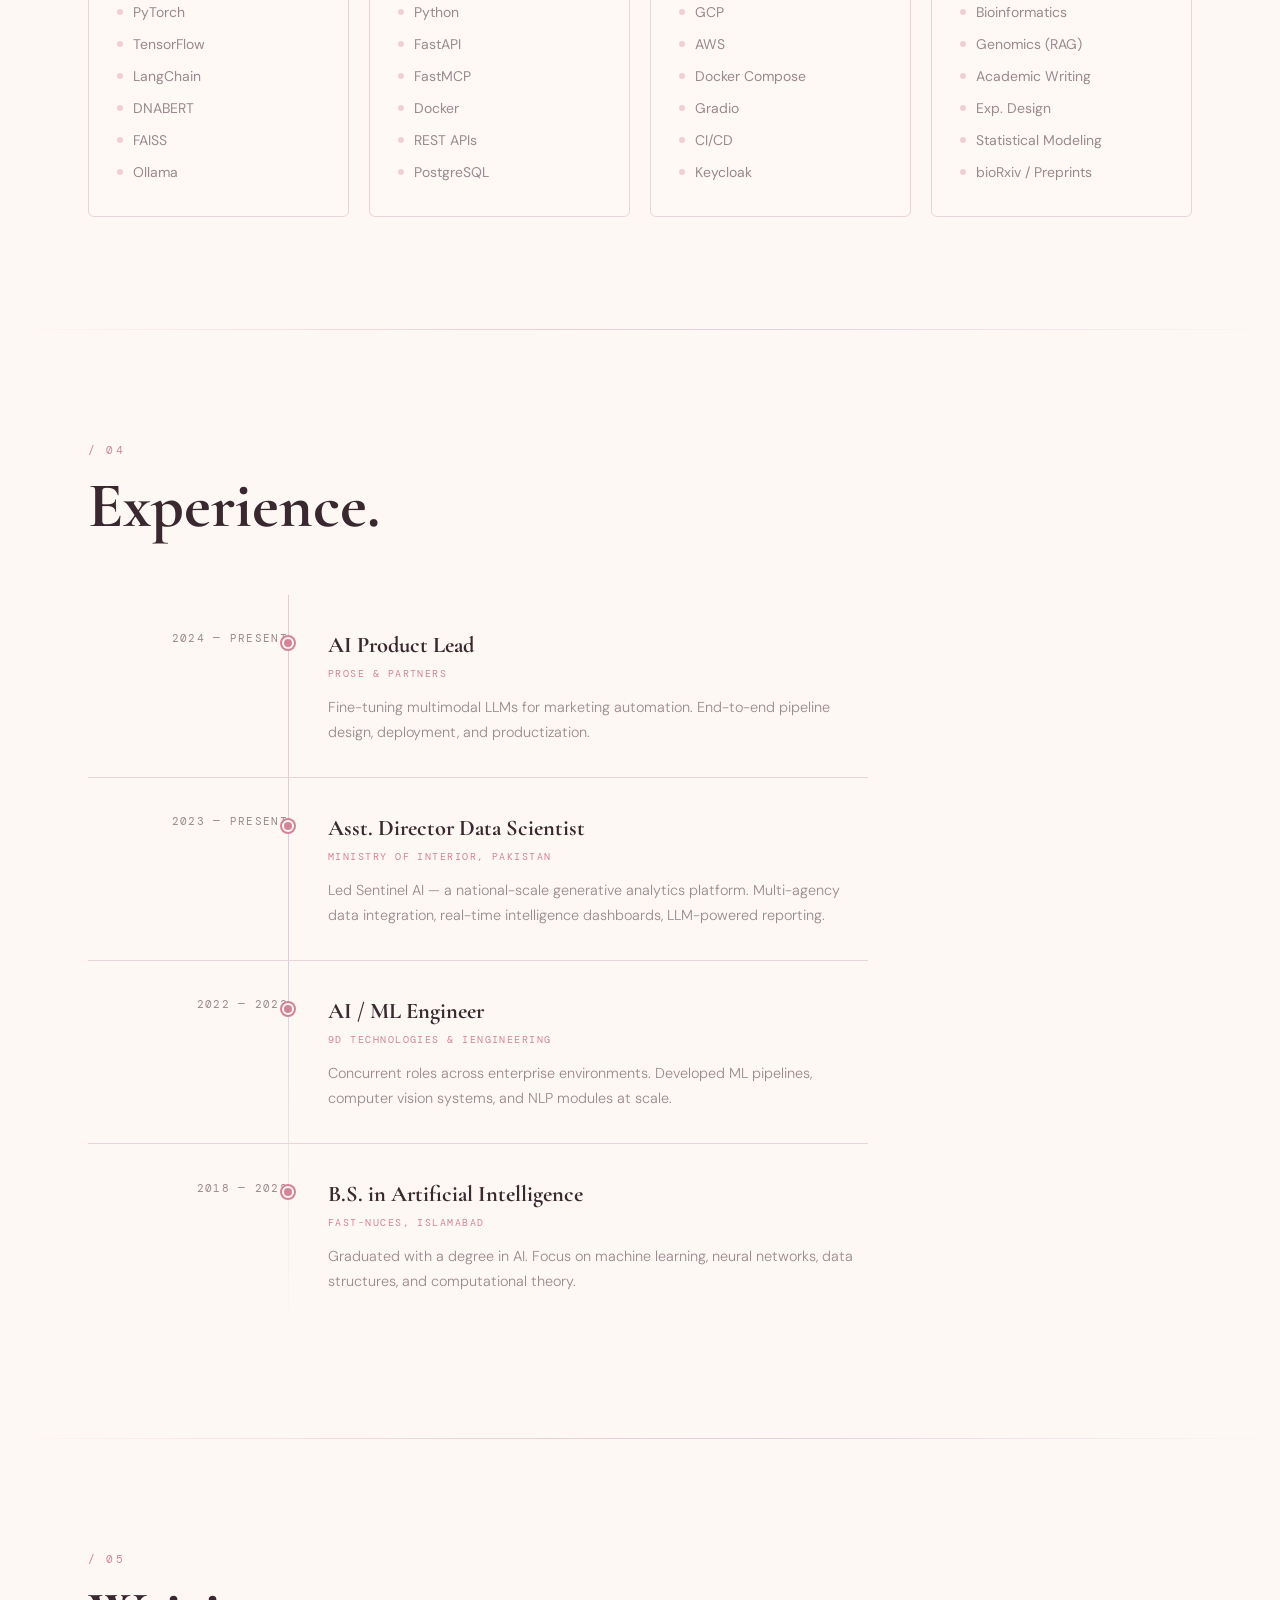
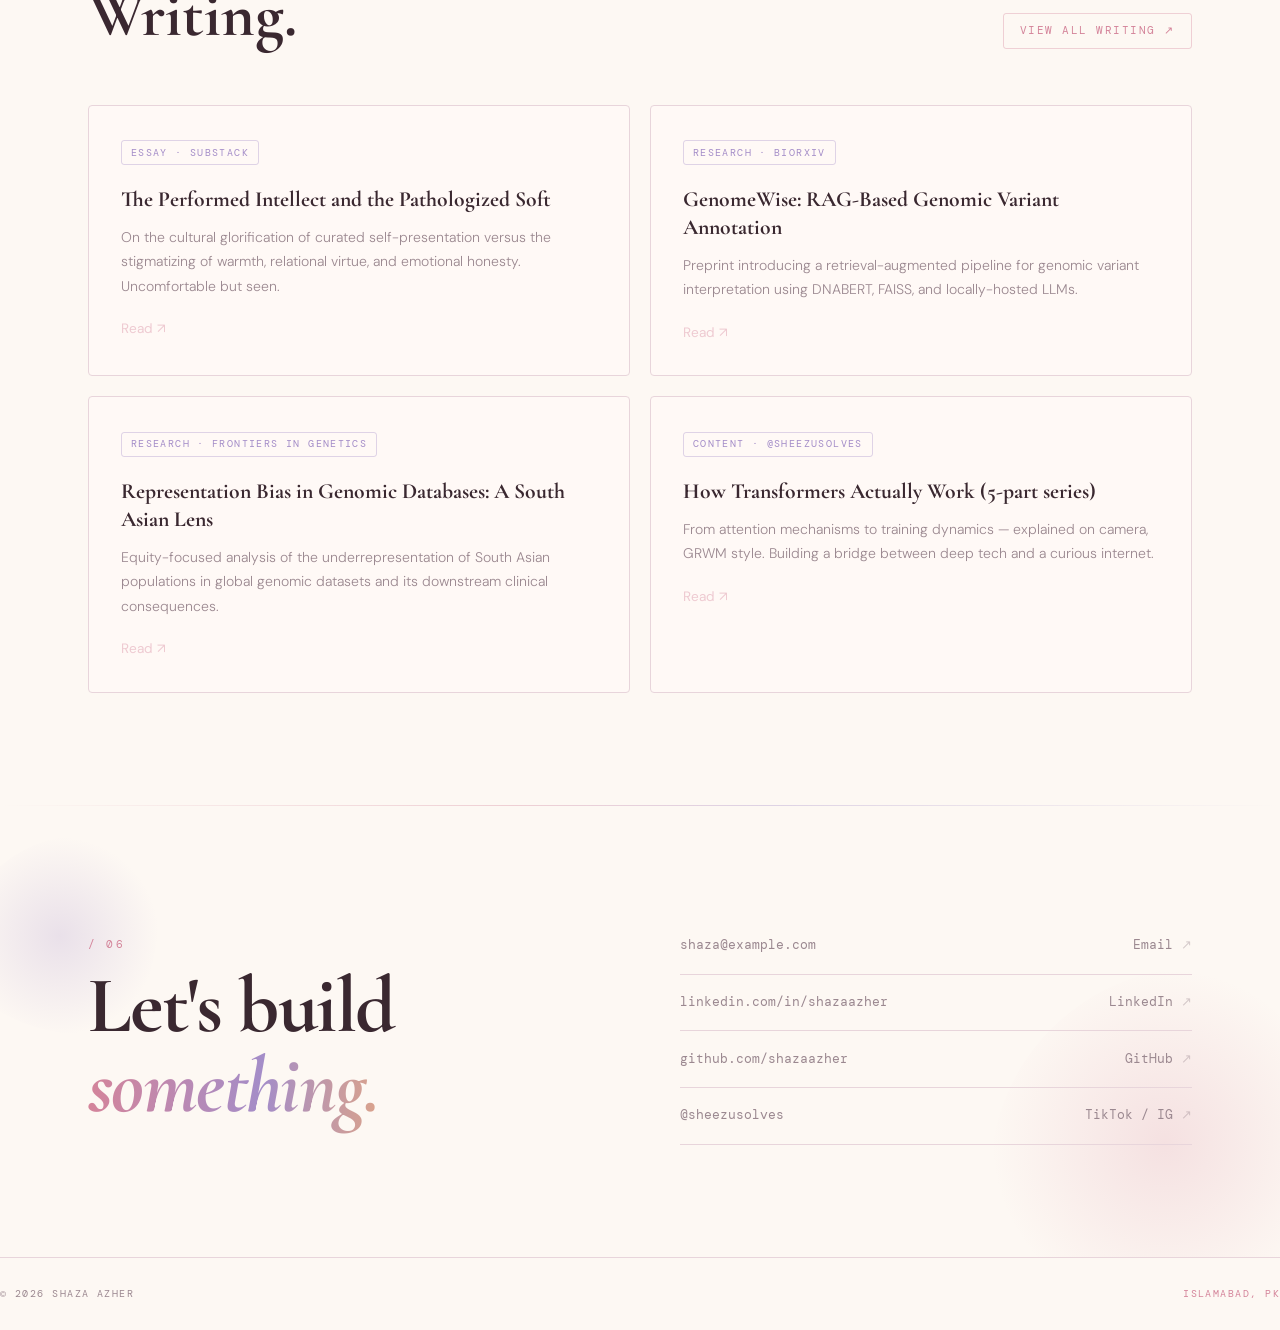
==== commit 4507ba75: "Added pages for projects and writing section" ====
--- a/index.html
+++ b/index.html
@@ -127,12 +127,15 @@
 <!-- ═══ PROJECTS ═══ -->
 <section id="projects">
   <div class="container">
-    <div class="reveal">
-      <p class="section-label">/ 02</p>
-      <h2 class="section-title">Selected<br/>Projects.</h2>
-    </div>
-
-    <div class="projects-grid">
+    <div class="reveal" style="display:flex;justify-content:space-between;align-items:flex-end;flex-wrap:wrap;gap:1rem;margin-bottom:0;">
+      <div>
+        <p class="section-label">/ 02</p>
+        <h2 class="section-title" style="margin-bottom:0;">Selected<br/>Projects.</h2>
+      </div>
+      <a href="/projects.html" style="display:inline-flex;align-items:center;gap:0.5rem;font-family:var(--font-mono);font-size:0.68rem;letter-spacing:0.14em;text-transform:uppercase;color:var(--rose);border:1px solid rgba(212,132,154,.35);padding:0.5rem 1rem;border-radius:3px;transition:background 0.25s;" onmouseover="this.style.background='rgba(212,132,154,.08)'" onmouseout="this.style.background='transparent'">View All Projects ↗</a>
+    </div>
+
+    <div class="projects-grid" style="margin-top:3.5rem;">
       <div class="project-card reveal">
         <div class="project-top-bar"></div>
         <div class="project-body">
@@ -328,12 +331,15 @@
 <!-- ═══ WRITING ═══ -->
 <section id="writing">
   <div class="container">
-    <div class="reveal">
-      <p class="section-label">/ 05</p>
-      <h2 class="section-title">Writing.</h2>
-    </div>
-
-    <div class="writing-grid">
+    <div class="reveal" style="display:flex;justify-content:space-between;align-items:flex-end;flex-wrap:wrap;gap:1rem;margin-bottom:0;">
+      <div>
+        <p class="section-label">/ 05</p>
+        <h2 class="section-title" style="margin-bottom:0;">Writing.</h2>
+      </div>
+      <a href="/writing.html" style="display:inline-flex;align-items:center;gap:0.5rem;font-family:var(--font-mono);font-size:0.68rem;letter-spacing:0.14em;text-transform:uppercase;color:var(--rose);border:1px solid rgba(212,132,154,.35);padding:0.5rem 1rem;border-radius:3px;transition:background 0.25s;" onmouseover="this.style.background='rgba(212,132,154,.08)'" onmouseout="this.style.background='transparent'">View All Writing ↗</a>
+    </div>
+
+    <div class="writing-grid" style="margin-top:3.5rem;">
       <a href="/blog/performed-intellect.html" class="writing-card reveal">
         <div class="writing-type">Essay · Substack</div>
         <h3 class="writing-title">The Performed Intellect and the Pathologized Soft</h3>
